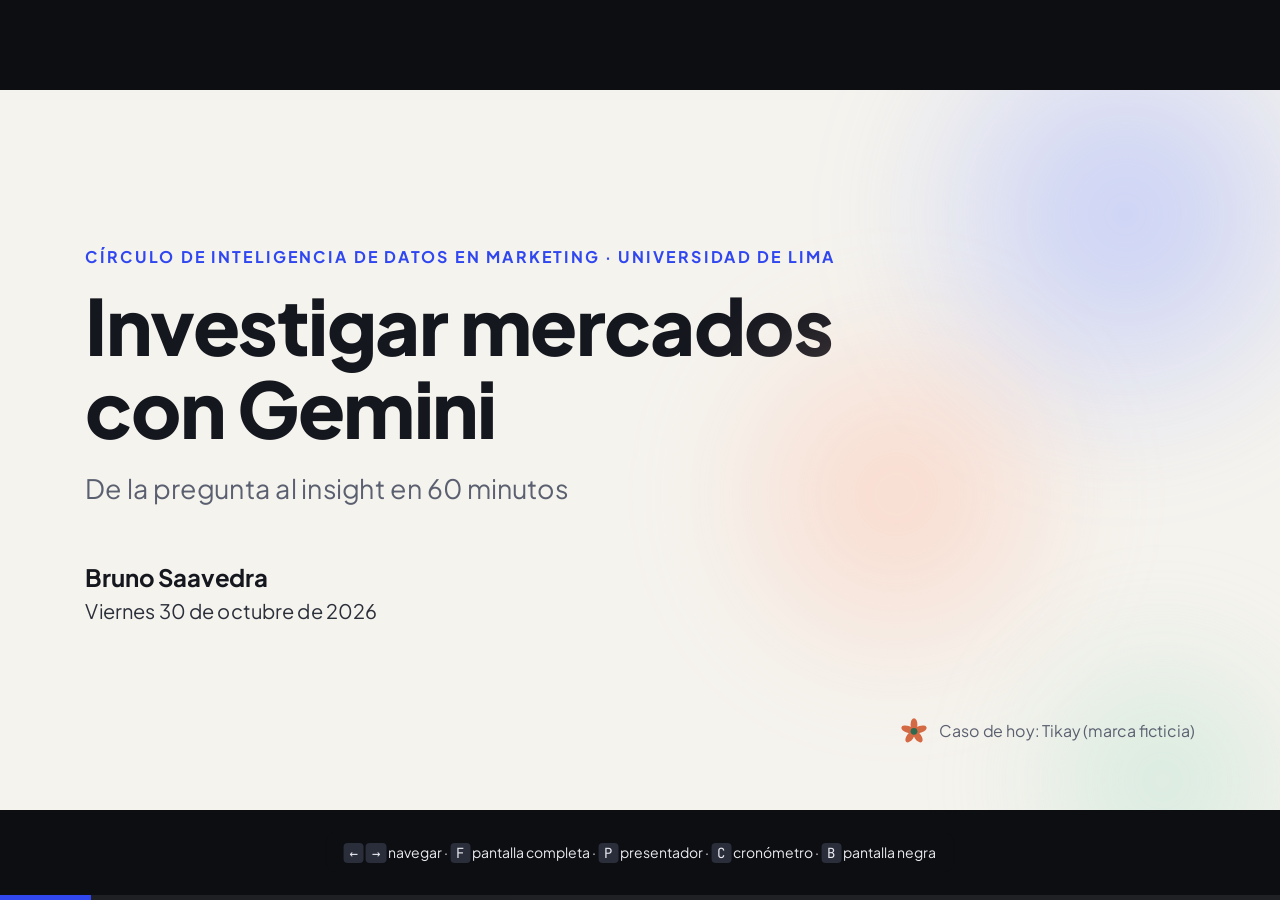
==== deck/index.html @ 99c624ca "Charla 1: deck, kit de alumnos y despliegue en Pages Sube la carpeta de la charla 1 del Círculo IDM " ====
<!doctype html>
<html lang="es">
<head>
<meta charset="utf-8">
<meta name="viewport" content="width=device-width, initial-scale=1">
<title>Investigar mercados con Gemini · Charla 1</title>
<link rel="stylesheet" href="estilos.css">
</head>
<body>

<svg width="0" height="0" style="position:absolute" aria-hidden="true">
  <symbol id="flor-tikay" viewBox="0 0 120 120">
    <g transform="translate(60 60)" fill="#d46a43">
      <ellipse rx="14" ry="27" cy="-27"/>
      <ellipse rx="14" ry="27" cy="-27" transform="rotate(72)"/>
      <ellipse rx="14" ry="27" cy="-27" transform="rotate(144)"/>
      <ellipse rx="14" ry="27" cy="-27" transform="rotate(216)"/>
      <ellipse rx="14" ry="27" cy="-27" transform="rotate(288)"/>
      <circle r="14" fill="#2e6a4f"/>
    </g>
  </symbol>
</svg>

<main id="escenario">

  <!-- 1 · Portada -->
  <section class="slide portada" data-titulo="Portada" data-minuto="0" data-sin-pie data-animacion="portada">
    <div class="fondo-orbes" aria-hidden="true"><div class="orbe uno"></div><div class="orbe dos"></div><div class="orbe tres"></div></div>
    <p class="kicker" data-animar>Círculo de Inteligencia de Datos en Marketing · Universidad de Lima</p>
    <h1 class="titulo" data-animar>Investigar mercados con Gemini</h1>
    <p class="bajada" data-animar>De la pregunta al insight en 60 minutos</p>
    <p class="autor" data-animar><strong>Bruno Saavedra</strong><br>Viernes 30 de octubre de 2026</p>
    <div class="caso" data-animar><svg><use href="#flor-tikay"/></svg>Caso de hoy: Tikay (marca ficticia)</div>
    <aside class="notas"><ul>
      <li>Mientras te presentas, pide que abran <strong>gemini.google.com</strong> y <strong>notebooklm.google.com</strong> con su cuenta @aloe.</li>
      <li>Frase de entrada: “Hoy van a investigar una marca como lo haría un analista, pero con IA, y van a salir con un insight propio.”</li>
      <li>Tiempo: 30 segundos.</li>
    </ul></aside>
  </section>

  <!-- 2 · Quién soy -->
  <section class="slide" data-titulo="Quién soy" data-minuto="0.5">
    <p class="kicker" data-animar>Quién soy</p>
    <h2 class="titulo" data-animar>Bruno Saavedra</h2>
    <div class="datos-autor">
      <div class="tarjeta" data-animar><span>Universidad de Lima</span><p>Ingeniería Industrial, 8.º ciclo</p></div>
      <div class="tarjeta" data-animar><span>Desde 2023</span><p>Project Manager de un ERP en una planta de empaques y material POP</p></div>
      <div class="tarjeta" data-animar><span>2025–2026</span><p>Ventas B2B con equipos de trade marketing de grandes marcas</p></div>
      <div class="tarjeta" data-animar><span>Herramientas</span><p>Python, API de Gemini y Google Analytics</p></div>
    </div>
    <p class="frase-par" data-animar="barrido">No soy profesor: soy un estudiante que usa IA todos los días para trabajar.</p>
    <aside class="notas"><ul>
      <li>Máximo 1 minuto. Habla como par, no como experto.</li>
      <li>Conecta con marketing: en ventas B2B trabajaste con equipos de trade marketing y sabes lo que es tener que sustentar con datos.</li>
    </ul></aside>
  </section>

  <!-- 3 · Así lo uso yo -->
  <section class="slide usos" data-titulo="Así lo uso yo" data-minuto="1.5">
    <p class="kicker" data-animar>Así lo uso yo</p>
    <h2 class="titulo" data-animar>La IA no reemplaza el criterio: <em>lo acelera</em></h2>
    <div class="fila crece">
      <div class="tarjeta" data-animar>
        <span class="etiqueta gris">En el trabajo</span>
        <h3>Facturas que se leen solas</h3>
        <p>Conecté la API de Gemini con Apps Script para leer facturas en PDF y extraer sus datos.</p>
      </div>
      <div class="tarjeta" data-animar>
        <span class="etiqueta gris">En la universidad</span>
        <h3>ULiManager</h3>
        <p>Una app para estudiantes de la ULima, con un dashboard de matrícula.</p>
      </div>
      <div class="tarjeta hoy" data-animar="destacar">
        <span class="etiqueta">Hoy</span>
        <h3>Lo mismo, sin programar</h3>
        <p>Preguntar bien, investigar rápido y verificar antes de creer.</p>
      </div>
    </div>
    <aside class="notas"><ul>
      <li>Cuenta <strong>una</strong> anécdota concreta (máx. 1 minuto): qué problema tenías, qué hizo Gemini y qué tuviste que corregir tú.</li>
      <li>Cierra con: “Hoy van a hacer lo mismo, sin escribir una línea de código”.</li>
    </ul></aside>
  </section>

  <!-- 4 · Tikay -->
  <section class="slide tikay" data-titulo="Tikay" data-minuto="2.5" data-animacion="tikay">
    <span class="ficticio" data-animar>Marca ficticia · datos sintéticos</span>
    <div class="tikay-marca" data-animar>
      <svg class="flor" viewBox="0 0 120 120" aria-hidden="true">
        <g transform="translate(60 60)" fill="#d46a43">
          <!-- El giro va en un <g>: GSAP escala cada pétalo y al limpiar no borra su rotación. -->
          <ellipse class="petalo" rx="14" ry="27" cy="-27"/>
          <g transform="rotate(72)"><ellipse class="petalo" rx="14" ry="27" cy="-27"/></g>
          <g transform="rotate(144)"><ellipse class="petalo" rx="14" ry="27" cy="-27"/></g>
          <g transform="rotate(216)"><ellipse class="petalo" rx="14" ry="27" cy="-27"/></g>
          <g transform="rotate(288)"><ellipse class="petalo" rx="14" ry="27" cy="-27"/></g>
          <circle class="centro" r="14" fill="#2e6a4f"/>
        </g>
      </svg>
      <span class="nombre">tikay</span>
    </div>
    <p class="lema" data-animar>Cuidado personal natural con <strong>insumos peruanos</strong>, vendido por su web, Instagram y TikTok a Lima y provincias.</p>
    <div class="insumos" data-animar="hijos"><span>Camu camu</span><span>Maca</span><span>Sacha inchi</span><span>Quinua</span><span>Muña</span></div>
    <div class="tikay-cifras">
      <div data-animar><b data-contar>4,988</b><span>pedidos</span></div>
      <div data-animar><b data-contar>3,939</b><span>clientes</span></div>
      <div data-animar><b data-contar>21 meses</b><span>de enero de 2025 a setiembre de 2026</span></div>
      <div data-animar><b data-contar>6</b><span>canales de adquisición</span></div>
    </div>
    <aside class="notas"><ul>
      <li>Aclara que es ficticia, pero que el patrón es muy común en e-commerce peruano.</li>
      <li>Pregunta rápida (mano alzada, 15 s): “¿Quién compró algo por Instagram o TikTok y nunca le volvió a comprar a esa marca?”</li>
    </ul></aside>
  </section>

  <!-- 5 · El problema -->
  <section class="slide problema" data-titulo="El problema" data-minuto="3.5" data-animacion="problema">
    <p class="kicker" data-animar>El problema</p>
    <h2 class="titulo" data-animar>Las ventas se multiplicaron por 3.7… <span class="caida" data-paso="1">y la recompra cayó a menos de la mitad</span></h2>
    <span class="por-que" data-animar="pop" data-paso="2">¿Por qué?</span>
    <div class="graficos">
      <div class="tarjeta grafico" data-animar>
        <div class="cabecera-grafico"><h3>Ventas por trimestre</h3><span class="indicador" data-contar data-desde="1">×3.7</span></div>
        <p class="unidad">Miles de soles, pedidos entregados</p>
        <div class="lienzo"><canvas id="grafico-ventas" aria-label="Ventas por trimestre: de 30.9 mil soles en el primer trimestre de 2025 a 115.0 mil en el segundo de 2026 y 89.9 mil en el tercero" role="img"></canvas></div>
      </div>
      <div class="tarjeta grafico" data-paso="1">
        <div class="cabecera-grafico"><h3>Recompra a 90 días</h3><span class="indicador baja" data-contar>−55 %</span></div>
        <p class="unidad">% de clientes nuevos del trimestre que vuelven a comprar en 90 días</p>
        <div class="lienzo"><canvas id="grafico-recompra" aria-label="Recompra a 90 días: de 26.5 % en la cohorte del primer trimestre de 2025 a 11.8 % en la del segundo trimestre de 2026" role="img"></canvas></div>
      </div>
    </div>
    <p class="nota-pie" data-paso="1">T3 2026 aún no tiene 90 días de observación para medir su recompra. Fuente: pedidos de Tikay, enero de 2025 a setiembre de 2026 (datos sintéticos).</p>
    <aside class="notas"><ul>
      <li>Deja que los gráficos se dibujen. Izquierda: las ventas suben. Derecha: cada nueva generación de clientes vuelve menos.</li>
      <li><strong>Recompra a 90 días</strong> = de los clientes que compraron por primera vez en un trimestre, qué % volvió a comprar en los 90 días siguientes.</li>
      <li>Pregunta: “¿Por qué creen que pasa?” Recoge 2 ideas sin juzgarlas. “Hoy vamos a investigarlo.”</li>
    </ul></aside>
  </section>

  <!-- 6 · El proceso -->
  <section class="slide" data-titulo="El proceso de investigación" data-minuto="5" data-animacion="proceso">
    <p class="kicker" data-animar>Cómo lo vamos a investigar</p>
    <h2 class="titulo" data-animar>Tres preguntas, en orden</h2>
    <div class="pasos">
      <div class="conector"><span class="conector-avance"></span><span class="conector-pendiente"></span></div>
      <div class="paso" data-animar>
        <div class="numero">1</div>
        <h3>Investigación secundaria</h3>
        <p class="pregunta">¿Qué se sabe ya del mercado?</p>
        <p class="herramienta">Deep Research</p>
        <span class="etiqueta">Hoy</span>
      </div>
      <div class="paso" data-paso="1">
        <div class="numero">2</div>
        <h3>Investigación cualitativa</h3>
        <p class="pregunta">¿Qué dicen los clientes?</p>
        <p class="herramienta">Gemini Notebook</p>
        <span class="etiqueta">Hoy</span>
      </div>
      <div class="paso despues" data-paso="2">
        <div class="numero">3</div>
        <h3>Validación con datos</h3>
        <p class="pregunta">¿Lo confirman los 5,000 pedidos?</p>
        <p class="herramienta">Gemini con datos</p>
        <span class="etiqueta gris">Próximamente</span>
      </div>
    </div>
    <p class="mensaje-clave" data-animar data-paso="3">La IA acelera cada paso. <span>El criterio sigue siendo tuyo.</span></p>
    <aside class="notas"><ul>
      <li>Así trabaja un equipo de investigación: primero lo que ya se sabe, luego lo que dicen los clientes, al final lo que confirman los datos.</li>
      <li>Hoy: pasos 1 y 2. El paso 3 queda para una próxima sesión (no prometas fecha).</li>
      <li>Transición: “Pero para que la IA nos sirva, primero hay que saber pedirle las cosas.”</li>
    </ul></aside>
  </section>

  <!-- 7 · CREAR -->
  <section class="slide" data-titulo="La fórmula CREAR" data-minuto="6" data-animacion="crear">
    <p class="kicker" data-animar>Cómo pedirle las cosas a la IA</p>
    <h2 class="titulo" data-animar>La fórmula <em>CREAR</em></h2>
    <div class="letras">
      <div class="letra c"><b>C</b><h3>Contexto</h3><p>¿Qué situación? ¿Qué sabes ya?</p></div>
      <div class="letra r1"><b>R</b><h3>Rol</h3><p>¿Desde qué experiencia debe responder?</p></div>
      <div class="letra e clave"><span class="marca" data-animar="pop" data-paso="2">La que más falta</span><b>E</b><h3>Entregable</h3><p>¿Qué formato exacto quieres? Tabla, lista, informe.</p></div>
      <div class="letra a"><b>A</b><h3>Acción</h3><p>¿Qué debe hacer? Analizar, comparar, priorizar.</p></div>
      <div class="letra r2 clave"><span class="marca" data-animar="pop" data-paso="2">La más importante</span><b>R</b><h3>Restricciones</h3><p>Extensión, fuentes, “no inventes cifras”.</p></div>
    </div>
    <p class="nota-pie" data-paso="1">Equivale a la estructura que recomienda Google para sus prompts: persona, tarea, contexto y formato.</p>
    <aside class="notas"><ul>
      <li>Cada letra responde una pregunta. Idea fuerza: “Es lo mismo que le explicarías a un practicante nuevo el primer día”.</li>
      <li>La que más falta en la práctica: <strong>Entregable</strong>. Sin formato, la IA decide por ti.</li>
      <li>La más importante para investigar: <strong>Restricciones</strong> (“no inventes cifras”).</li>
    </ul></aside>
  </section>

  <!-- 8 · Demo -->
  <section class="slide" data-titulo="Demo: vago vs. CREAR" data-minuto="8" data-animacion="demo">
    <p class="kicker" data-animar>Demo en vivo · Gemini 3.1 Pro</p>
    <h2 class="titulo" data-animar>El mismo pedido, dos prompts</h2>
    <div class="demo">
      <div class="tarjeta" data-animar>
        <span class="etiqueta gris">Prompt vago</span>
        <p class="prompt vago" data-animar="escribir">Dame información sobre el mercado de cosmética natural en Perú.</p>
        <p class="resultado" data-paso="2"><b>Resultado típico:</b> genérico, sin fuentes y difícil de usar en una reunión.</p>
      </div>
      <div class="tarjeta mejor" data-animar>
        <span class="etiqueta">Prompt CREAR</span>
        <div class="prompt">
          <span class="parte c" data-animar="parte" data-paso="1"><i>C</i>Trabajo en Tikay, e-commerce peruano de cuidado personal natural. Las ventas crecieron más de 3 veces, pero la recompra a 90 días cayó de 26.5 % a 11.8 %.</span>
          <span class="parte r1" data-animar="parte" data-paso="1"><i>R</i>Actúa como analista senior de investigación de mercados de consumo masivo en Perú.</span>
          <span class="parte e" data-animar="parte" data-paso="1"><i>E</i>Una tabla con 5 factores (factor, por qué podría pasar, cómo lo mediría) y 3 preguntas para entrevistar a clientes.</span>
          <span class="parte a" data-animar="parte" data-paso="1"><i>A</i>Prioriza los factores del más al menos probable.</span>
          <span class="parte r2" data-animar="parte" data-paso="1"><i>R</i>Máximo 250 palabras. No inventes cifras; si te falta un dato, dime cuál.</span>
        </div>
        <p class="resultado" data-paso="2"><b>Resultado:</b> una tabla priorizada que se puede discutir y medir.</p>
      </div>
    </div>
    <aside class="notas"><ul>
      <li>Ten 2 pestañas de Gemini 3.1 Pro listas. Pega primero el vago y luego el CREAR (están en la ficha y en prompts_charla1.txt).</li>
      <li>Compara en voz alta: “¿Cuál de las dos respuestas llevarían a una reunión con su jefe?” Señala la tabla y que pidió datos que le faltaban en vez de inventarlos.</li>
      <li>Si Gemini tarda, muestra la captura de respaldo de plan_b.</li>
    </ul></aside>
  </section>

  <!-- 9 · Tu turno -->
  <section class="slide" data-titulo="Tu turno" data-minuto="12">
    <p class="kicker" data-animar>Tu turno · 2 minutos</p>
    <h2 class="titulo" data-animar>Mejora este prompt con CREAR</h2>
    <div class="practica">
      <div>
        <div class="prompt-grande" data-animar="escribir">¿Por qué los clientes no vuelven a comprar?</div>
        <ul class="lista-pasos">
          <li data-animar>Reescríbelo en Gemini con las 5 partes de CREAR.</li>
          <li data-animar>Compáralo con el de tu pareja: ¿qué parte le faltaba más al original?</li>
        </ul>
      </div>
      <div class="columna-lateral">
        <div class="cronometro" data-segundos="120" data-animar></div>
      </div>
    </div>
    <aside class="notas"><ul>
      <li>Pulsa <strong>C</strong> para iniciar o pausar el cronómetro; <strong>Shift + C</strong> lo reinicia.</li>
      <li>Camina por el aula y busca un buen ejemplo. Al terminar, una persona lee el suyo.</li>
      <li>Respuesta típica a “¿qué le faltaba?”: Contexto y Entregable.</li>
      <li>Recorte 3: si vas atrasado, salta esta slide.</li>
    </ul></aside>
  </section>

  <!-- 10 · Práctica 1 -->
  <section class="slide" data-titulo="Práctica 1: Deep Research" data-minuto="15">
    <p class="kicker" data-animar>Práctica 1 · Investigación secundaria</p>
    <h2 class="titulo" data-animar>Lanza un Deep Research y déjalo trabajando</h2>
    <div class="practica">
      <ul class="lista-pasos">
        <li data-animar>En Gemini, abre <strong>Más herramientas</strong> y elige <strong>Deep Research</strong>.</li>
        <li data-animar>Pega el prompt <strong>Práctica 1</strong> de <code>prompts_charla1.txt</code>.</li>
        <li data-animar>Revisa el <strong>plan de investigación</strong> y pulsa <strong>Iniciar investigación</strong>.</li>
        <li data-animar>Déjalo correr: volvemos a él en el minuto 40.</li>
      </ul>
      <div class="columna-lateral">
        <div class="tarjeta" data-animar>
          <h3>¿Qué es Deep Research?</h3>
          <p>Un agente que busca y lee decenas de fuentes, y arma un informe con citas. Tarda unos 5 minutos.</p>
        </div>
        <div class="cronometro" data-segundos="300" data-animar></div>
      </div>
    </div>
    <aside class="notas"><ul>
      <li>Hazlo una vez en tu pantalla, paso a paso. Ellos copian el prompt del .txt de la carpeta.</li>
      <li>Insiste en <strong>leer el plan</strong> antes de iniciar: ahí se puede corregir el rumbo.</li>
      <li>Si alguien llega al límite de uso, que trabaje con su pareja. Si nadie puede, usa el informe de respaldo.</li>
      <li><strong>C</strong> inicia el cronómetro de 5 minutos.</li>
    </ul></aside>
  </section>

  <!-- 11 · Práctica 2 -->
  <section class="slide" data-titulo="Práctica 2: Gemini Notebook" data-minuto="20">
    <p class="kicker" data-animar>Práctica 2 · Investigación cualitativa</p>
    <h2 class="titulo" data-animar>Analiza 6 entrevistas con Gemini Notebook</h2>
    <div class="practica">
      <div>
        <ul class="lista-pasos">
          <li data-animar>En <code>notebooklm.google.com</code>, crea un notebook nuevo.</li>
          <li data-animar>Agrega los <strong>6 PDF</strong> de la subcarpeta <em>Entrevistas</em>.</li>
          <li data-animar>Haz las preguntas P1 a P4 y <strong>haz clic en cada cita</strong>: ¿existe? ¿dice eso?</li>
        </ul>
        <div class="preguntas-notebook" data-animar="hijos">
          <div><b>P1</b>Los 5 temas más recurrentes, con citas</div>
          <div><b>P2</b>Lima vs. provincias, en una tabla</div>
          <div><b>P3</b>Clientes de TikTok vs. referidos y email</div>
          <div><b>P4</b>Entregas ordenadas en el tiempo</div>
        </div>
      </div>
      <div class="columna-lateral">
        <div class="tarjeta" data-animar>
          <h3>¿Por qué Notebook?</h3>
          <p>Responde solo con tus fuentes y cita cada afirmación. Ideal para entrevistas, encuestas y papers.</p>
        </div>
        <div class="cronometro" data-segundos="1200" data-animar></div>
      </div>
    </div>
    <aside class="notas"><ul>
      <li>Si alguien no puede subir los PDF, que use tu notebook compartido (plan B) o trabaje con su pareja.</li>
      <li>Lo importante no es la respuesta: es <strong>hacer clic en las citas</strong>.</li>
      <li>A los 10 minutos pregunta: “¿Qué temas les salieron?” Anota 3 o 4 en la pizarra.</li>
      <li>Deberían encontrar: entregas lentas en provincias desde abril, compradores por cupón (TikTok), sin posventa ni premio a los fieles, problemas de pago y Yape, WhatsApp lento, producto muy valorado.</li>
      <li><strong>C</strong> inicia el cronómetro de 20 minutos.</li>
    </ul></aside>
  </section>

  <!-- 12 · Verifica -->
  <section class="slide" data-titulo="Verifica el informe" data-minuto="40">
    <p class="kicker" data-animar>Vuelve a tu Deep Research</p>
    <h2 class="titulo" data-animar>Una cita no es una prueba <em>hasta que la abres</em></h2>
    <div class="practica">
      <div>
        <ul class="chequeo">
          <li data-animar>Elige <strong>2 afirmaciones con una cifra</strong>.</li>
          <li data-animar>Abre su fuente. <strong>¿Existe?</strong></li>
          <li data-animar><strong>¿Dice eso?</strong> ¿Con esa cifra?</li>
          <li data-animar>¿Es de <strong>2024–2026</strong> y de Perú o Latinoamérica?</li>
        </ul>
        <div class="veredictos" data-animar="hijos"><span class="si">✓ se sostiene</span><span class="parcial">≈ en parte</span><span class="no">✗ no se sostiene</span></div>
      </div>
      <div class="columna-lateral">
        <div class="cronometro" data-segundos="480" data-animar></div>
        <div class="tarjeta" data-animar>
          <h3>Truco rápido</h3>
          <p>En la fuente, pulsa <strong>Ctrl + F</strong> y busca la cifra. Si no aparece, la afirmación no se sostiene tal cual.</p>
        </div>
      </div>
    </div>
    <aside class="notas"><ul>
      <li>Es normal encontrar fuentes que no dicen exactamente lo que afirma el informe. Ese es el aprendizaje.</li>
      <li>Al final, mano alzada: “¿Quién encontró al menos una cita débil o incorrecta?”</li>
      <li>Recorte 2: si vas atrasado, hazlo tú en pantalla con un solo ejemplo.</li>
      <li><strong>C</strong> inicia el cronómetro de 8 minutos.</li>
    </ul></aside>
  </section>

  <!-- 13 · Síntesis -->
  <section class="slide" data-titulo="Síntesis en pareja" data-minuto="48">
    <p class="kicker" data-animar>Síntesis en pareja</p>
    <h2 class="titulo" data-animar>1 insight y 1 hipótesis comprobable</h2>
    <div class="practica">
      <div>
        <div class="plantillas">
          <div class="tarjeta plantilla" data-animar>
            <h3>Insight</h3>
            <p><span class="linea" data-animar><b>Observamos que</b> …</span><span class="linea" data-animar><b>porque</b> …</span><span class="linea" data-animar><b>lo que significa que</b> …</span></p>
          </div>
          <div class="tarjeta plantilla" data-animar>
            <h3>Hipótesis</h3>
            <p><span class="linea" data-animar><b>Si</b> …</span><span class="linea" data-animar><b>entonces en los datos veremos que</b> …</span></p>
          </div>
        </div>
        <p class="ejemplo" data-animar>Ejemplo (otro tema): <i>Si la contraentrega atrae compras poco comprometidas, entonces en los datos veremos más cancelaciones en los pedidos pagados contraentrega.</i></p>
      </div>
      <div class="columna-lateral">
        <div class="cronometro" data-segundos="420" data-animar></div>
        <div class="tarjeta" data-animar><p>Anótenlos en la <strong>encuesta de salida</strong>: se pueden validar con los 5,000 pedidos.</p></div>
      </div>
    </div>
    <aside class="notas"><ul>
      <li>4 minutos para escribir y 3 para que compartan 2 o 3 parejas (recorte 1: solo una).</li>
      <li>Valora los insights cuyo “porque” sale de una cita, y las hipótesis que se pueden comprobar con columnas de datos.</li>
      <li><strong>C</strong> inicia el cronómetro de 7 minutos.</li>
    </ul></aside>
  </section>

  <!-- 14 · Cierre -->
  <section class="slide" data-titulo="Cierre" data-minuto="55" data-animacion="cierre">
    <p class="kicker" data-animar>Para llevar</p>
    <h2 class="titulo" data-animar>Tres ideas y dos códigos</h2>
    <div class="cierre">
      <div>
        <ul class="ideas">
          <li data-animar><b>1</b><div>Un buen prompt tiene 5 partes<span>Contexto, Rol, Entregable, Acción y Restricciones.</span></div></li>
          <li data-animar><b>2</b><div>Cada herramienta para su pregunta<span>Deep Research para el mercado, Gemini Notebook para tus fuentes.</span></div></li>
          <li data-animar><b>3</b><div>Verifica antes de presentar<span>La IA acelera; el criterio y la firma son tuyos.</span></div></li>
        </ul>
        <p class="extra" data-animar>En la carpeta está la <strong>guía opcional de planes</strong> de Gemini para estudiantes: AI Plus gratis por 12 meses o AI Pro con descuento.</p>
        <p class="siguiente" data-animar><b>Lo que viene:</b> comprobar sus hipótesis con los 5,000 pedidos de Tikay.</p>
      </div>
      <div class="qrs">
        <div class="qr" data-animar><div class="codigo" data-qr="carpeta"></div><h3>Carpeta de la charla</h3><p data-qr-texto="carpeta">Ficha, prompts, entrevistas y guía</p></div>
        <div class="qr" data-animar><div class="codigo" data-qr="encuestaSalida"></div><h3>Encuesta de salida</h3><p data-qr-texto="encuestaSalida">2 minutos, ahora mismo</p></div>
      </div>
    </div>
    <aside class="notas"><ul>
      <li>Las 3 ideas en 30 segundos.</li>
      <li>Dales <strong>2 minutos ahora</strong> para la encuesta: es la evidencia para el docente responsable.</li>
      <li>La guía de planes es opcional: la decisión es de cada uno.</li>
      <li>Agradece a la coordinadora y al docente responsable del círculo.</li>
    </ul></aside>
  </section>

</main>

<div id="progreso"><span></span></div>
<div id="negro" hidden></div>
<div id="ayuda"><kbd>←</kbd> <kbd>→</kbd> navegar · <kbd>F</kbd> pantalla completa · <kbd>P</kbd> presentador · <kbd>C</kbd> cronómetro · <kbd>B</kbd> pantalla negra</div>

<script src="vendor/gsap.min.js"></script>
<script src="vendor/SplitText.min.js"></script>
<script src="vendor/Flip.min.js"></script>
<script src="vendor/chart.umd.min.js"></script>
<script src="vendor/qrcode.min.js"></script>
<script src="presentacion.js"></script>
</body>
</html>
---- deck/estilos.css ----
/* Deck de la charla 1: escenario fijo de 1920×1080 que se escala a la pantalla. */

@font-face {
  font-family: "Jakarta";
  src: url("fuentes/plus-jakarta-sans.woff2") format("woff2");
  font-weight: 200 800;
  font-display: block;
}
@font-face {
  font-family: "Mono";
  src: url("fuentes/jetbrains-mono.woff2") format("woff2");
  font-weight: 100 800;
  font-display: block;
}

:root {
  --papel: #f5f3ee;
  --superficie: #ffffff;
  --tinta: #15171f;
  --texto: #2b2f3a;
  --suave: #5b6070;
  --tenue: #8a8f9c;
  --linea: #e3dfd6;
  --acento: #3047f0;
  --acento-suave: #e8ebff;
  --caida: #e2522b;
  --caida-suave: #fdebe5;
  --ok: #1f7a55;
  --tk-verde: #2e6a4f;
  --tk-terracota: #d46a43;
  --tk-crema: #f4ebdd;
  /* Un color por letra de CREAR (slides 7 y 8). Validados: blanco encima >= 4.3:1. */
  --crear-c: #3047f0;
  --crear-r1: #d9480f;
  --crear-e: #1f7a55;
  --crear-a: #7b3fe4;
  --crear-r2: #b45309;
  --escala: 1;
}

* { box-sizing: border-box; }

html, body { margin: 0; height: 100%; }

body {
  background: #0d0e12;
  color: var(--texto);
  font-family: "Jakarta", "Segoe UI", sans-serif;
  overflow: hidden;
  -webkit-font-smoothing: antialiased;
}

/* ---------- Escenario y slides ---------- */

#escenario {
  position: absolute;
  left: 50%;
  top: 50%;
  width: 1920px;
  height: 1080px;
  transform: translate(-50%, -50%) scale(var(--escala));
  background: var(--papel);
  overflow: hidden;
}

.slide {
  position: absolute;
  inset: 0;
  padding: 96px 128px 120px;
  display: flex;
  flex-direction: column;
  opacity: 0;
  visibility: hidden;
  font-size: 34px;
  line-height: 1.4;
  color: var(--texto); /* propio, para no heredar el texto claro de la vista de presentador */
}
/* Las transiciones entre slides las hace GSAP; el CSS solo define el estado final. */
.slide.activa, .slide.saliendo {
  opacity: 1;
  visibility: visible;
}
.slide.activa { z-index: 1; }
.slide .notas { display: none; }

.pie-slide {
  position: absolute;
  left: 128px;
  right: 128px;
  bottom: 44px;
  display: flex;
  justify-content: space-between;
  font-size: 20px;
  color: var(--tenue);
  letter-spacing: .02em;
}

.kicker {
  font-size: 24px;
  font-weight: 700;
  letter-spacing: .14em;
  text-transform: uppercase;
  color: var(--acento);
  margin: 0 0 22px;
}
.titulo {
  font-size: 72px;
  line-height: 1.08;
  font-weight: 800;
  letter-spacing: -.02em;
  color: var(--tinta);
  margin: 0 0 44px;
  max-width: 1560px;
}
.titulo em { font-style: normal; color: var(--acento); }
/* Máscara de SplitText: un poco de aire para que no se corten tildes ni descendentes. */
.palabra-mask { padding: .06em 0 .1em; margin: -.06em 0 -.1em; }
.titulo .caida { color: var(--caida); }
.bajada { font-size: 34px; color: var(--suave); margin: -24px 0 44px; max-width: 1400px; }
p { margin: 0 0 18px; }
strong { color: var(--tinta); }
code, .mono { font-family: "Mono", Consolas, monospace; }

.tarjeta {
  background: var(--superficie);
  border: 1.5px solid var(--linea);
  border-radius: 24px;
  padding: 40px 44px;
}
.tarjeta h3 { margin: 0 0 14px; font-size: 34px; color: var(--tinta); }
.tarjeta p { color: var(--suave); font-size: 29px; }

.fila { display: flex; gap: 36px; }
.fila > * { flex: 1; }
.crece { flex: 1; min-height: 0; }

.etiqueta {
  display: inline-block;
  font-size: 22px;
  font-weight: 700;
  letter-spacing: .06em;
  text-transform: uppercase;
  padding: 6px 16px;
  border-radius: 99px;
  background: var(--acento-suave);
  color: var(--acento);
}
.etiqueta.gris { background: #ebe8e1; color: var(--suave); }

.nota-pie { font-size: 21px; color: var(--tenue); margin-top: auto; }

/* Cursor de los textos que se escriben letra por letra. */
.escribiendo::after {
  content: ""; display: inline-block; width: .5ch; height: 1em; margin-left: 6px; vertical-align: -.12em;
  background: var(--acento); animation: parpadeo 1s steps(1) infinite;
}
@keyframes parpadeo { 50% { opacity: 0; } }

/* ---------- 1. Portada ---------- */

.portada { justify-content: center; }
.portada .titulo { font-size: 116px; max-width: 1280px; margin-bottom: 28px; }
.portada .bajada { font-size: 40px; margin: 0 0 80px; }
.portada .autor { font-size: 30px; color: var(--texto); line-height: 1.5; }
.portada .autor strong { font-size: 36px; }
.portada .caso {
  position: absolute; right: 128px; bottom: 96px;
  display: flex; align-items: center; gap: 16px;
  font-size: 24px; color: var(--suave);
}
.portada .caso svg { width: 44px; height: 44px; }
.fondo-orbes { position: absolute; inset: 0; pointer-events: none; overflow: hidden; }
.orbe { position: absolute; border-radius: 50%; filter: blur(70px); opacity: .55; will-change: transform; }
.orbe.uno { width: 760px; height: 760px; right: -140px; top: -200px; background: radial-gradient(circle, #9fb0ff 0%, rgba(159,176,255,0) 70%); }
.orbe.dos { width: 620px; height: 620px; right: 260px; top: 300px; background: radial-gradient(circle, #ffc2ad 0%, rgba(255,194,173,0) 70%); }
.orbe.tres { width: 520px; height: 520px; right: -80px; bottom: -220px; background: radial-gradient(circle, #b8e3cf 0%, rgba(184,227,207,0) 70%); }

/* ---------- 2–3. Quién soy / Así lo uso yo ---------- */

.datos-autor { display: grid; grid-template-columns: 1fr 1fr; gap: 28px; }
.datos-autor .tarjeta { padding: 34px 40px; }
.datos-autor .tarjeta p { margin: 0; font-size: 30px; color: var(--texto); }
.datos-autor .tarjeta span { display: block; font-size: 21px; font-weight: 700; letter-spacing: .08em; text-transform: uppercase; color: var(--tenue); margin-bottom: 10px; }
.frase-par {
  margin-top: 48px; font-size: 40px; font-weight: 700; color: var(--tinta);
  border-left: 8px solid var(--acento); padding-left: 32px;
}

.usos .tarjeta { display: flex; flex-direction: column; }
.usos .tarjeta .etiqueta { align-self: flex-start; margin-bottom: 26px; }
.usos .tarjeta.hoy {
  background: var(--tinta); border-color: var(--tinta);
  transform: translateY(-10px); box-shadow: 0 34px 70px -30px rgba(48, 71, 240, .65);
}
.usos .tarjeta.hoy h3 { color: #fff; }
.usos .tarjeta.hoy p { color: #c9ccd6; }
.usos .tarjeta.hoy .etiqueta { background: var(--acento); color: #fff; }

/* ---------- 4. Tikay ---------- */

.tikay { background: var(--tk-crema); }
.tikay .pie-slide { color: #a39883; }
.tikay-marca { display: flex; align-items: center; gap: 28px; margin-bottom: 30px; }
.tikay-marca svg { width: 120px; height: 120px; }
.tikay-marca .nombre { font-size: 120px; font-weight: 800; letter-spacing: -.03em; color: var(--tk-verde); line-height: 1; }
.tikay .lema { font-size: 40px; color: #4a4336; margin-bottom: 48px; max-width: 1100px; }
.tikay .lema strong { color: var(--tk-verde); }
.insumos { display: flex; gap: 16px; flex-wrap: wrap; margin-bottom: 56px; }
.insumos span { font-size: 26px; font-weight: 600; padding: 10px 24px; border-radius: 99px; background: #fff; color: var(--tk-verde); border: 1.5px solid #e2d6c2; }
.tikay-cifras { display: grid; grid-template-columns: repeat(4, 1fr); gap: 28px; }
.tikay-cifras div { background: #fff; border-radius: 22px; padding: 30px 34px; border: 1.5px solid #e9dfcd; }
.tikay-cifras b { display: block; font-size: 60px; font-weight: 800; color: var(--tk-verde); letter-spacing: -.02em; line-height: 1.1; }
.tikay-cifras span { font-size: 24px; color: #6b6253; }
.ficticio {
  position: absolute; right: 128px; top: 96px;
  font-size: 22px; font-weight: 700; letter-spacing: .08em; text-transform: uppercase;
  color: var(--tk-terracota); border: 2px solid var(--tk-terracota); border-radius: 99px; padding: 8px 20px;
}

/* ---------- 5. El problema ---------- */

.problema .titulo { font-size: 62px; margin-bottom: 36px; }
.graficos { display: grid; grid-template-columns: 1fr 1fr; gap: 36px; flex: 1; min-height: 0; }
.grafico { display: flex; flex-direction: column; padding: 32px 36px 24px; }
.grafico h3 { margin: 0; font-size: 30px; }
.cabecera-grafico { display: flex; justify-content: space-between; align-items: center; gap: 20px; }
.indicador {
  font-size: 30px; font-weight: 800; line-height: 1; color: #fff; background: var(--acento);
  border-radius: 99px; padding: 10px 20px; font-variant-numeric: tabular-nums;
}
.indicador.baja { background: var(--caida); }
.grafico .unidad { font-size: 22px; color: var(--suave); margin: 4px 0 8px; }
.grafico .lienzo { position: relative; flex: 1; min-height: 0; }
.problema .por-que {
  position: absolute; right: 128px; top: 96px;
  font-size: 30px; font-weight: 800; color: #fff; background: var(--tinta);
  border-radius: 99px; padding: 16px 34px;
}

/* ---------- 6. Proceso ---------- */

.pasos { position: relative; display: grid; grid-template-columns: repeat(3, 1fr); gap: 36px; margin-top: 12px; }
/* Va del centro del círculo 1 al del 3: 2 columnas + 2 espacios = 2/3 del ancho + 24px. */
.pasos .conector { position: absolute; left: 60px; top: 58px; width: calc(66.667% + 24px); height: 4px; z-index: 0; }
.conector-avance, .conector-pendiente { position: absolute; top: 0; height: 100%; width: 50%; transform-origin: left center; }
.conector-avance { left: 0; background: var(--acento); }
.conector-pendiente { left: 50%; background: repeating-linear-gradient(90deg, #b9b5ab 0 14px, transparent 14px 26px); }
.paso { position: relative; z-index: 1; }
.paso .numero {
  width: 120px; height: 120px; border-radius: 50%; display: grid; place-items: center;
  background: var(--tinta); color: #fff; font-size: 44px; font-weight: 800; margin-bottom: 30px;
  box-shadow: 0 0 0 10px var(--papel);
}
.paso.despues .numero { background: #cfccc4; }
.paso h3 { font-size: 38px; margin: 0 0 10px; color: var(--tinta); }
.paso .pregunta { font-size: 30px; color: var(--suave); margin-bottom: 22px; }
.paso .herramienta { font-size: 28px; font-weight: 700; color: var(--acento); margin-bottom: 18px; }
.paso.despues .herramienta { color: var(--suave); }
.mensaje-clave { margin-top: auto; font-size: 38px; font-weight: 700; color: var(--tinta); }
.mensaje-clave span { color: var(--acento); }

/* ---------- 7. CREAR ---------- */

.letras { display: grid; grid-template-columns: repeat(5, 1fr); gap: 24px; margin-top: 8px; }
.letra, .parte { --color: var(--tinta); }
.letra.c, .parte.c { --color: var(--crear-c); }
.letra.r1, .parte.r1 { --color: var(--crear-r1); }
.letra.e, .parte.e { --color: var(--crear-e); }
.letra.a, .parte.a { --color: var(--crear-a); }
.letra.r2, .parte.r2 { --color: var(--crear-r2); }
.letra { position: relative; background: var(--superficie); border: 1.5px solid var(--linea); border-radius: 24px; padding: 34px 30px 36px; }
.letra b {
  display: grid; place-items: center; width: 116px; height: 116px; border-radius: 22px;
  background: var(--color); color: #fff; font-size: 72px; font-weight: 800; margin-bottom: 28px;
}
.letra.clave { border-color: transparent; box-shadow: 0 0 0 4px var(--color); }
.letra .marca {
  position: absolute; top: -20px; left: 28px; white-space: nowrap;
  font-size: 20px; font-weight: 800; letter-spacing: .02em; line-height: 1;
  color: #fff; background: var(--color); border-radius: 99px; padding: 9px 16px;
}
/* Estado inicial de la slide 7: solo las 5 letras, grandes, deletreando la palabra. */
.letras.armando .letra {
  display: flex; align-items: center; justify-content: center; min-height: 470px;
  background: transparent; border-color: transparent; box-shadow: none;
}
.letras.armando .letra h3, .letras.armando .letra p, .letras.armando .marca { display: none; }
.letras.armando .letra b { width: 236px; height: 236px; border-radius: 44px; font-size: 150px; margin: 0; }
.letra h3 { margin: 0 0 12px; font-size: 34px; color: var(--tinta); }
.letra p { font-size: 26px; color: var(--suave); margin: 0; line-height: 1.35; }

/* ---------- 8. Demo ---------- */

.demo { display: grid; grid-template-columns: 1fr 1.55fr; gap: 36px; flex: 1; min-height: 0; }
.demo .tarjeta { display: flex; flex-direction: column; }
.demo .etiqueta { align-self: flex-start; margin-bottom: 24px; }
.prompt {
  font-family: "Mono", Consolas, monospace; font-size: 25px; line-height: 1.5; color: var(--tinta);
}
.prompt.vago { font-size: 32px; color: var(--suave); }
.prompt .parte { display: block; margin-bottom: 10px; }
.prompt .parte i {
  font-style: normal; font-family: "Jakarta", sans-serif; font-weight: 800; font-size: 20px;
  display: inline-block; min-width: 36px; text-align: center; padding: 2px 8px; margin-right: 12px;
  border-radius: 8px; background: var(--color); color: #fff; vertical-align: 3px;
}
.resultado { margin-top: auto; font-size: 26px; color: var(--suave); border-top: 1.5px solid var(--linea); padding-top: 22px; }
.resultado b { color: var(--caida); }
.demo .mejor .resultado b { color: var(--ok); }

/* ---------- Prácticas y cronómetros ---------- */

.practica { display: grid; grid-template-columns: 1.45fr 1fr; gap: 44px; flex: 1; min-height: 0; }
.lista-pasos { list-style: none; padding: 0; margin: 0; counter-reset: paso; }
.lista-pasos li { counter-increment: paso; position: relative; padding-left: 78px; margin-bottom: 26px; font-size: 32px; }
.lista-pasos li::before {
  content: counter(paso); position: absolute; left: 0; top: -2px;
  width: 52px; height: 52px; border-radius: 50%; display: grid; place-items: center;
  background: var(--acento-suave); color: var(--acento); font-weight: 800; font-size: 26px;
}
.lista-pasos code { font-size: .88em; background: #ebe8e1; padding: 2px 10px; border-radius: 8px; }
.columna-lateral { display: flex; flex-direction: column; gap: 28px; }

.cronometro {
  background: var(--tinta); color: #fff; border-radius: 24px; padding: 30px 40px 34px;
  cursor: pointer; user-select: none;
}
.cronometro .tiempo { font-family: "Mono", monospace; font-size: 120px; font-weight: 700; line-height: 1; letter-spacing: -.02em; }
.cronometro .barra { height: 10px; border-radius: 99px; background: #33364a; margin: 22px 0 16px; overflow: hidden; }
.cronometro .barra span {
  display: block; height: 100%; width: 100%; background: var(--acento); border-radius: 99px; transform-origin: left center;
  transition: transform .2s linear, background-color .4s;
}
.cronometro .estado { font-size: 22px; color: #a9adbd; letter-spacing: .04em; }
.cronometro.corriendo .estado { color: #8fa0ff; }
.cronometro.ultimo-minuto .tiempo, .cronometro.ultimo-minuto .estado { color: #ffc861; }
.cronometro.ultimo-minuto .barra span { background: #f0a020; }
.cronometro.terminado { background: var(--caida); animation: latido 1s ease-in-out infinite; }
.cronometro.terminado .barra span { background: #fff; }
.cronometro.terminado .estado { color: #fff; }
@keyframes latido { 50% { transform: scale(1.025); } }

.prompt-grande {
  font-family: "Mono", Consolas, monospace; font-size: 54px; color: var(--tinta);
  background: var(--superficie); border: 1.5px solid var(--linea); border-left: 12px solid #a3a8b5;
  border-radius: 24px; padding: 48px 56px; margin-bottom: 40px;
}

.preguntas-notebook { display: grid; grid-template-columns: 1fr 1fr; gap: 18px; margin-top: 8px; }
.preguntas-notebook div { background: var(--superficie); border: 1.5px solid var(--linea); border-radius: 18px; padding: 20px 24px; font-size: 25px; color: var(--suave); line-height: 1.3; }
.preguntas-notebook b { color: var(--tinta); margin-right: 8px; }

.chequeo { list-style: none; padding: 0; margin: 0 0 28px; }
.chequeo li { position: relative; padding-left: 70px; margin-bottom: 22px; font-size: 32px; }
.chequeo li::before {
  content: ""; position: absolute; left: 0; top: 4px; width: 42px; height: 42px;
  border: 3px solid var(--acento); border-radius: 10px;
}
.veredictos { display: flex; gap: 18px; font-size: 26px; }
.veredictos span { background: var(--superficie); border: 1.5px solid var(--linea); border-radius: 14px; padding: 12px 20px; font-weight: 600; }
.veredictos .si { background: #e6f3ec; border-color: #b9dcc9; color: #145c3f; }
.veredictos .parcial { background: #fdf3dc; border-color: #efd69b; color: #7a5200; }
.veredictos .no { background: var(--caida-suave); border-color: #f4c3b3; color: #a8361a; }

.plantillas { display: grid; grid-template-columns: 1fr 1fr; gap: 32px; }
.plantilla p { font-size: 32px; line-height: 1.6; color: var(--suave); margin: 0; }
.plantilla p b { color: var(--tinta); }
.plantilla .linea { display: block; }
.ejemplo { margin-top: 30px; font-size: 25px; color: var(--suave); }
.ejemplo i { color: var(--texto); }

/* ---------- 14. Cierre ---------- */

.cierre { display: grid; grid-template-columns: 1.15fr 1fr; gap: 56px; flex: 1; min-height: 0; }
.ideas { list-style: none; padding: 0; margin: 0; }
.ideas li { display: flex; gap: 28px; align-items: baseline; margin-bottom: 34px; font-size: 34px; color: var(--tinta); font-weight: 600; }
.ideas li b { font-size: 60px; font-weight: 800; color: var(--acento); min-width: 50px; }
.ideas li span { display: block; font-size: 26px; font-weight: 400; color: var(--suave); }
.qrs { display: grid; grid-template-columns: 1fr 1fr; gap: 28px; }
.qr { background: var(--superficie); border: 1.5px solid var(--linea); border-radius: 24px; padding: 28px; text-align: center; }
.qr .codigo { width: 100%; aspect-ratio: 1; display: grid; place-items: center; }
.qr .codigo svg { width: 100%; height: 100%; }
.qr h3 { margin: 18px 0 2px; font-size: 28px; color: var(--tinta); }
.qr p { margin: 0; font-size: 21px; color: var(--suave); overflow-wrap: anywhere; }
.qr p.url { font-size: 19px; color: var(--texto); }
.qr-pendiente {
  width: 100%; height: 100%; display: grid; place-content: center; gap: 10px;
  border: 3px dashed var(--caida); border-radius: 16px; color: var(--caida); font-size: 22px; font-weight: 700;
}
.qr-pendiente code { font-size: 18px; font-weight: 400; }
.extra { margin-top: 26px; font-size: 25px; color: var(--suave); }
.extra strong { color: var(--tinta); }
.siguiente { margin-top: 18px; background: var(--acento-suave); border-radius: 18px; padding: 22px 28px; font-size: 26px; color: var(--tinta); }
.siguiente b { color: var(--acento); }

/* ---------- Interfaz del proyector ---------- */

#progreso { position: fixed; left: 0; right: 0; bottom: 0; height: 5px; background: rgba(255,255,255,.08); z-index: 5; }
#progreso span { display: block; height: 100%; width: 0; background: var(--acento); transition: width .35s ease; }
#negro { position: fixed; inset: 0; background: #000; z-index: 10; }
#negro[hidden] { display: none; }
#ayuda {
  position: fixed; left: 50%; bottom: 28px; transform: translateX(-50%); z-index: 6;
  background: rgba(13,14,18,.86); color: #e9eaf0; font-size: 14px; padding: 10px 18px; border-radius: 10px;
  transition: opacity .6s; pointer-events: none;
}
#ayuda.oculta { opacity: 0; }
#ayuda kbd { font-family: "Mono", monospace; background: #2a2d3a; border-radius: 4px; padding: 1px 6px; }

/* ---------- Vista de presentador ---------- */

.modo-presentador body { overflow: hidden; color: #e9eaf0; }
.modo-presentador #progreso, .modo-presentador #ayuda, .modo-presentador #negro { display: none; }
.pres-controles button[aria-pressed="true"] { background: var(--caida); border-color: var(--caida); }
#presentador {
  position: fixed; inset: 0; display: grid; gap: 14px; padding: 14px;
  grid-template-columns: 1.6fr 1fr; grid-template-rows: auto 1fr auto;
  font-family: "Jakarta", sans-serif;
}
.pres-cabecera { grid-column: 1 / -1; display: flex; align-items: baseline; gap: 28px; flex-wrap: wrap; }
.pres-cabecera .pres-titulo { font-size: 22px; font-weight: 700; flex: 1; }
.pres-cabecera .dato { font-size: 15px; color: #9ea3b5; }
.pres-cabecera .dato b { display: block; font-size: 28px; color: #fff; font-family: "Mono", monospace; }
.pres-cabecera .dato.atrasado b { color: #ff8a6b; }
.pres-cabecera .dato.adelantado b { color: #7fd1a9; }
.pres-actual { position: relative; border-radius: 10px; overflow: hidden; background: #000; min-height: 0; }
.pres-actual #escenario { position: absolute; }
.pres-lateral { display: flex; flex-direction: column; gap: 14px; min-height: 0; }
.pres-siguiente { flex: none; }
.pres-siguiente small, .pres-notas small { display: block; font-size: 13px; letter-spacing: .08em; text-transform: uppercase; color: #8a8f9c; margin-bottom: 6px; }
.pres-siguiente small.pendiente { color: #ffc861; }
.pres-miniatura { position: relative; width: 100%; aspect-ratio: 16 / 9; border-radius: 8px; overflow: hidden; background: var(--papel); }
.pres-miniatura .mini { position: absolute; left: 0; top: 0; width: 1920px; height: 1080px; transform-origin: 0 0; background: var(--papel); }
.pres-miniatura .mini .slide { opacity: 1; visibility: visible; transition: none; }
.pres-notas { flex: 1; min-height: 0; overflow: auto; background: #181a22; border-radius: 10px; padding: 16px 20px; }
.pres-notas ul { margin: 0; padding-left: 20px; }
.pres-notas li { font-size: 19px; line-height: 1.45; margin-bottom: 10px; color: #e3e5ec; }
.pres-notas li strong { color: #fff; }
.pres-controles { grid-column: 1 / -1; display: flex; gap: 10px; flex-wrap: wrap; }
.pres-controles button {
  font: 600 15px "Jakarta", sans-serif; color: #e9eaf0; background: #232633; border: 1px solid #343849;
  border-radius: 8px; padding: 9px 16px; cursor: pointer;
}
.pres-controles button:hover { background: #2d3142; }
.pres-controles kbd { font-family: "Mono", monospace; color: #8fa0ff; margin-left: 6px; }

/* ---------- Impresión (una slide por página) ---------- */

@page { size: 1920px 1080px; margin: 0; }

@media print {
  html, body { height: auto; overflow: visible; background: var(--papel); }
  #escenario { position: static; transform: none; width: 1920px; height: auto; overflow: visible; }
  .slide { position: relative; width: 1920px; height: 1080px; opacity: 1; visibility: visible; transition: none; break-after: page; overflow: hidden; }
  .slide:last-child { break-after: auto; }
  #progreso, #negro, #ayuda, #presentador { display: none !important; }
  .cronometro.terminado { animation: none; background: var(--tinta); }
}
.modo-impresion body { height: auto; overflow: visible; background: var(--papel); }
.modo-impresion #escenario { position: static; transform: none; width: 1920px; height: auto; overflow: visible; }
.modo-impresion .slide { position: relative; width: 1920px; height: 1080px; opacity: 1; visibility: visible; transition: none; break-after: page; }
.modo-impresion #progreso, .modo-impresion #ayuda { display: none; }
.modo-impresion .cronometro .estado { visibility: hidden; }

@media (prefers-reduced-motion: reduce) {
  .cronometro.terminado, .escribiendo::after { animation: none; }
  .cronometro .barra span { transition: none; }
}
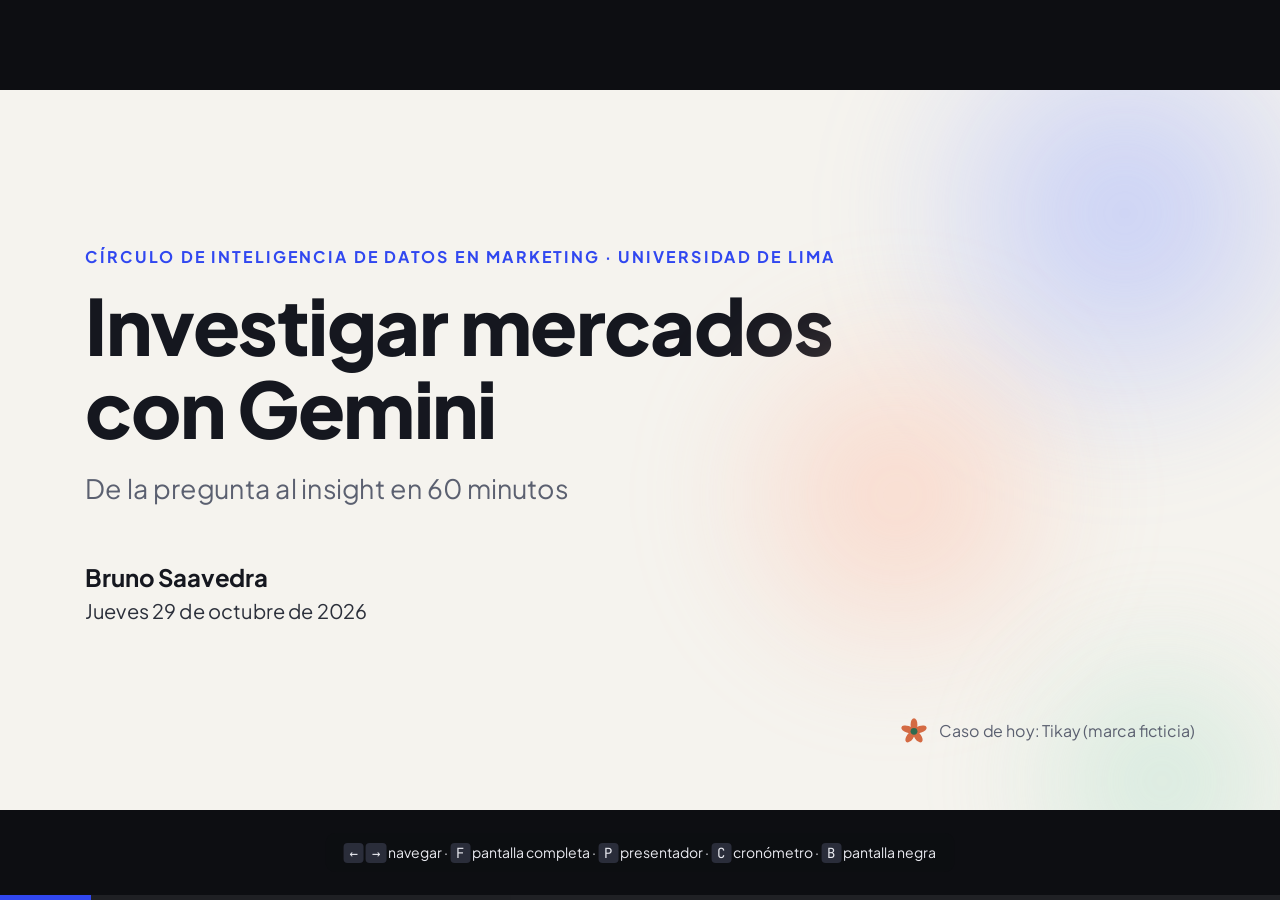
==== commit e9a9cdf9: "Charla 1: fecha jueves 29 y notas de logística Portada del deck y del deck v1 con la fecha nueva. No" ====
--- a/deck/index.html
+++ b/deck/index.html
@@ -29,9 +29,10 @@
     <p class="kicker" data-animar>Círculo de Inteligencia de Datos en Marketing · Universidad de Lima</p>
     <h1 class="titulo" data-animar>Investigar mercados con Gemini</h1>
     <p class="bajada" data-animar>De la pregunta al insight en 60 minutos</p>
-    <p class="autor" data-animar><strong>Bruno Saavedra</strong><br>Viernes 30 de octubre de 2026</p>
+    <p class="autor" data-animar><strong>Bruno Saavedra</strong><br>Jueves 29 de octubre de 2026</p>
     <div class="caso" data-animar><svg><use href="#flor-tikay"/></svg>Caso de hoy: Tikay (marca ficticia)</div>
     <aside class="notas"><ul>
+      <li>La coordinadora te presenta después de los anuncios del círculo. Mira la hora: si empiezas a las 7:10 p. m. o más tarde, aplica los 3 recortes desde el inicio.</li>
       <li>Mientras te presentas, pide que abran <strong>gemini.google.com</strong> y <strong>notebooklm.google.com</strong> con su cuenta @aloe.</li>
       <li>Frase de entrada: “Hoy van a investigar una marca como lo haría un analista, pero con IA, y van a salir con un insight propio.”</li>
       <li>Tiempo: 30 segundos.</li>
@@ -389,9 +390,9 @@
     </div>
     <aside class="notas"><ul>
       <li>Las 3 ideas en 30 segundos.</li>
-      <li>Dales <strong>2 minutos ahora</strong> para la encuesta: es la evidencia para el docente responsable.</li>
+      <li>Dales <strong>2 minutos ahora</strong> para la encuesta: el docente responsable no viene, así que su resumen es tu evidencia. A las 7:55 p. m. como máximo, pasa directo a la encuesta.</li>
       <li>La guía de planes es opcional: la decisión es de cada uno.</li>
-      <li>Agradece a la coordinadora y al docente responsable del círculo.</li>
+      <li>Agradece a la coordinadora y a los miembros del círculo. El enlace de la carpeta llegará también por WhatsApp.</li>
     </ul></aside>
   </section>
 
